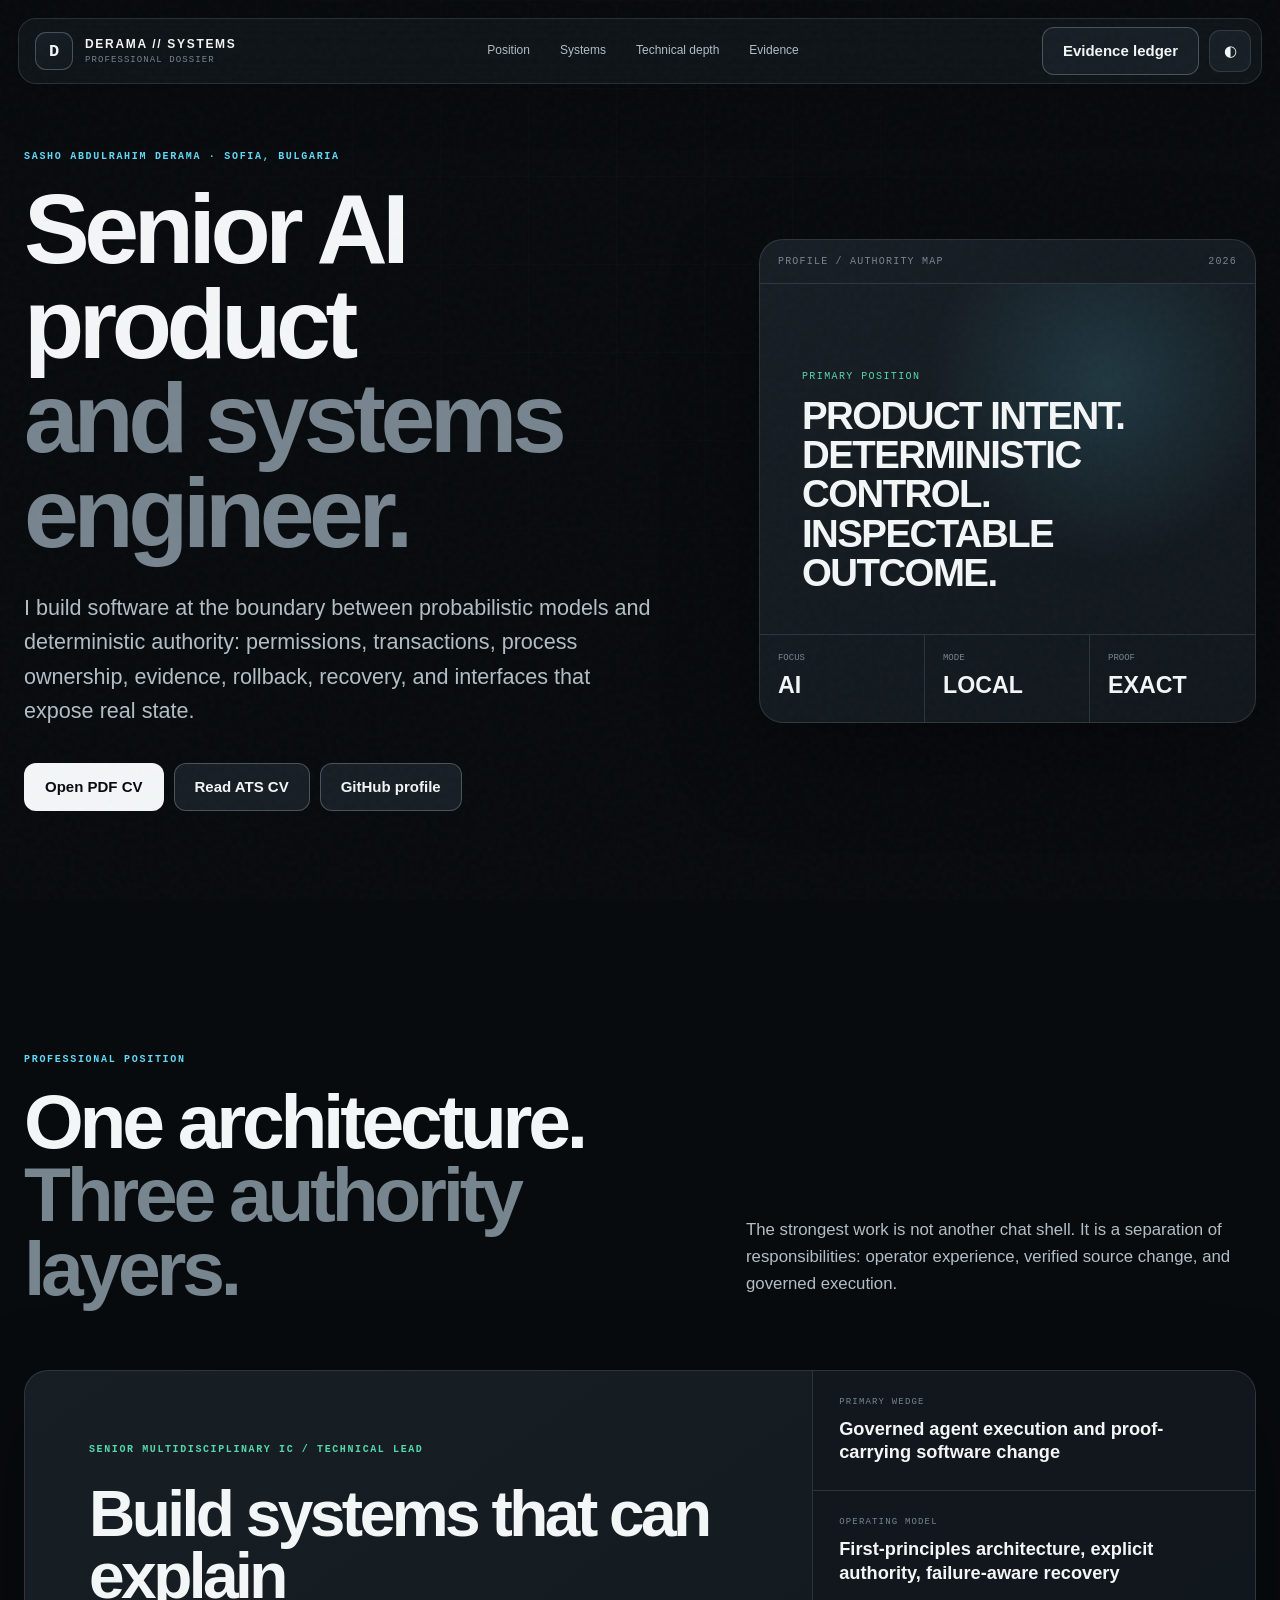
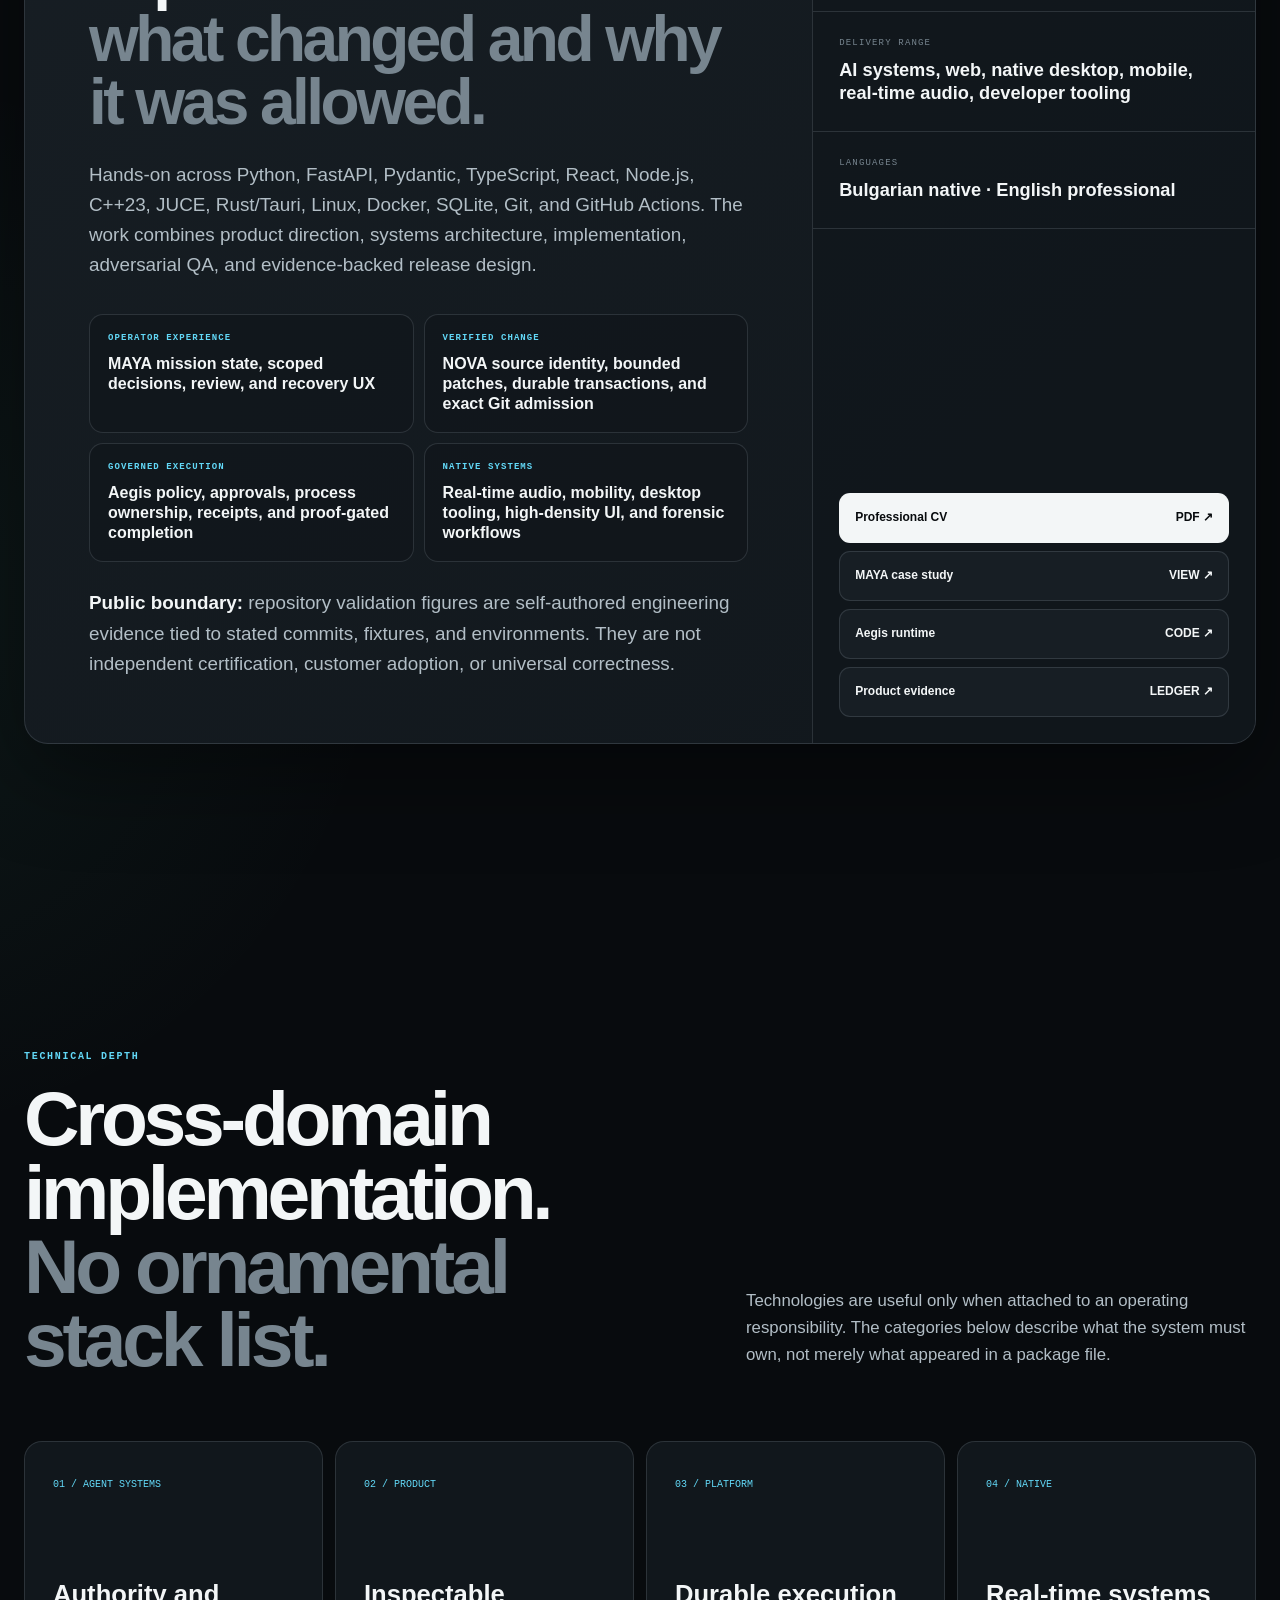
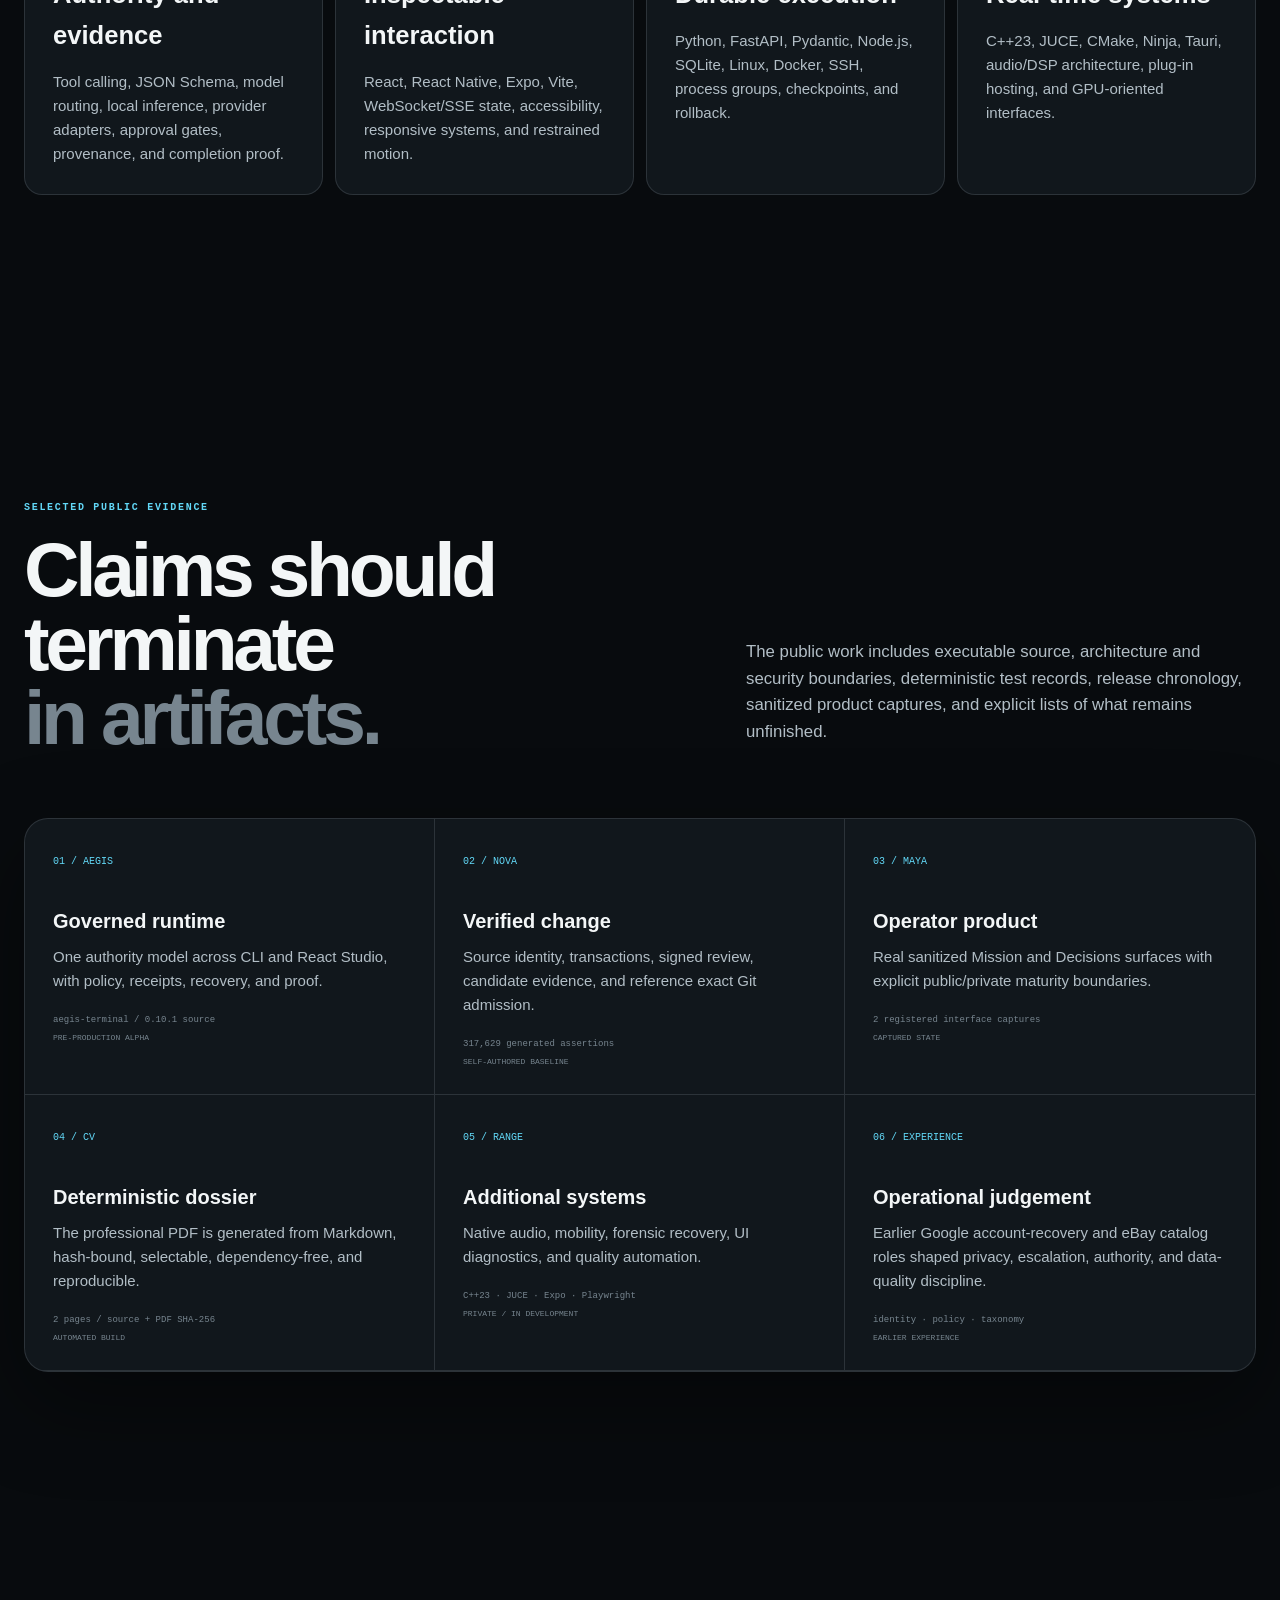
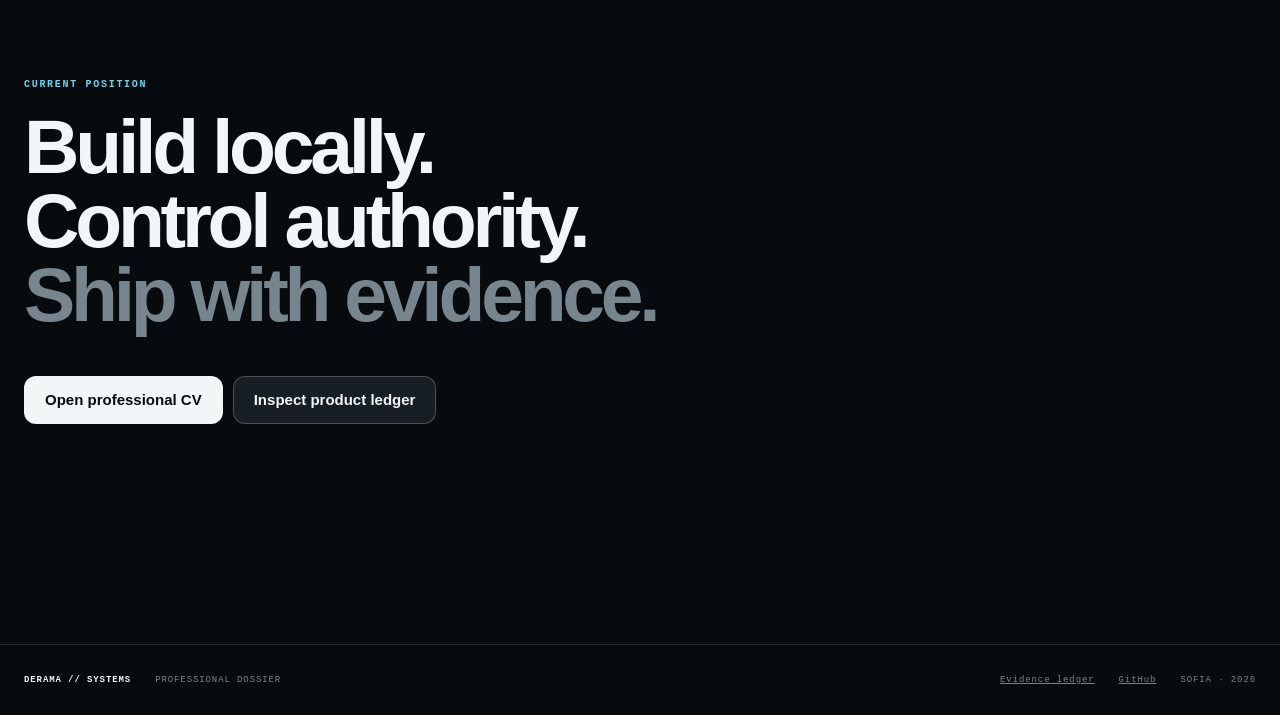
==== docs/profile.html @ b0ddac50 "Add evidence-backed professional profile" ====
<!doctype html>
<html lang="en" data-theme="dark">
<head>
  <meta charset="utf-8">
  <meta name="viewport" content="width=device-width,initial-scale=1,viewport-fit=cover">
  <meta name="theme-color" content="#080b0e">
  <meta name="description" content="Sasho Abdulrahim Derama - senior AI product and systems engineer building governed agent runtimes, verified change systems, and native real-time products.">
  <meta property="og:title" content="Sasho Abdulrahim Derama // Professional Dossier">
  <meta property="og:description" content="Evidence-backed engineering profile, product systems, technical depth, and professional CV.">
  <meta property="og:type" content="profile">
  <meta property="og:image" content="https://raw.githubusercontent.com/gonzo-max2/aegis-unified-0.9.0/main/docs/evidence/aegis-studio-desktop.png">
  <title>Sasho Abdulrahim Derama // Professional Dossier</title>
  <link rel="stylesheet" href="./styles.css">
  <link rel="stylesheet" href="./profile-cv.css">
</head>
<body>
  <a class="skip-link" href="#main">Skip to content</a>
  <div class="noise" aria-hidden="true"></div>

  <header class="topbar">
    <a class="brand" href="./index.html" aria-label="Return to Derama systems ledger">
      <span class="brand-mark" aria-hidden="true">D</span>
      <span><strong>DERAMA // SYSTEMS</strong><small>PROFESSIONAL DOSSIER</small></span>
    </a>
    <nav aria-label="Profile navigation">
      <a href="#position">Position</a>
      <a href="#systems">Systems</a>
      <a href="#depth">Technical depth</a>
      <a href="#evidence">Evidence</a>
    </nav>
    <div class="topbar-actions">
      <a class="button secondary" href="./index.html">Evidence ledger</a>
      <button id="theme-toggle" class="icon-button" type="button" aria-label="Toggle theme" aria-pressed="false">◐</button>
    </div>
  </header>

  <main id="main">
    <section class="hero" id="position">
      <div class="hero-copy">
        <p class="eyebrow">SASHO ABDULRAHIM DERAMA · SOFIA, BULGARIA</p>
        <h1>Senior AI product<br><span>and systems engineer.</span></h1>
        <p class="hero-lede">I build software at the boundary between probabilistic models and deterministic authority: permissions, transactions, process ownership, evidence, rollback, recovery, and interfaces that expose real state.</p>
        <div class="hero-actions">
          <a class="button primary" href="https://github.com/gonzo-max2/maya-codex-nexus/blob/main/Sasho-Abdulrahim-Derama-CV.pdf">Open PDF CV</a>
          <a class="button secondary" href="https://github.com/gonzo-max2/maya-codex-nexus/blob/main/CV.md">Read ATS CV</a>
          <a class="button secondary" href="https://github.com/gonzo-max2">GitHub profile</a>
        </div>
      </div>
      <div class="hero-console" aria-label="Professional position">
        <div class="console-head"><span>PROFILE / AUTHORITY MAP</span><span>2026</span></div>
        <div class="console-core">
          <span class="console-label">PRIMARY POSITION</span>
          <strong>PRODUCT INTENT.<br>DETERMINISTIC CONTROL.<br>INSPECTABLE OUTCOME.</strong>
        </div>
        <dl class="console-stats">
          <div><dt>FOCUS</dt><dd>AI</dd></div>
          <div><dt>MODE</dt><dd>LOCAL</dd></div>
          <div><dt>PROOF</dt><dd>EXACT</dd></div>
        </dl>
      </div>
    </section>

    <section class="section" id="systems">
      <header class="section-head">
        <div><p class="eyebrow">PROFESSIONAL POSITION</p><h2>One architecture.<br><span>Three authority layers.</span></h2></div>
        <p>The strongest work is not another chat shell. It is a separation of responsibilities: operator experience, verified source change, and governed execution.</p>
      </header>

      <div class="profile-dossier">
        <article class="dossier-main">
          <span class="dossier-label">SENIOR MULTIDISCIPLINARY IC / TECHNICAL LEAD</span>
          <h3>Build systems that can explain<br><span>what changed and why it was allowed.</span></h3>
          <p>Hands-on across Python, FastAPI, Pydantic, TypeScript, React, Node.js, C++23, JUCE, Rust/Tauri, Linux, Docker, SQLite, Git, and GitHub Actions. The work combines product direction, systems architecture, implementation, adversarial QA, and evidence-backed release design.</p>
          <ul class="role-signals">
            <li><strong>OPERATOR EXPERIENCE</strong><span>MAYA mission state, scoped decisions, review, and recovery UX</span></li>
            <li><strong>VERIFIED CHANGE</strong><span>NOVA source identity, bounded patches, durable transactions, and exact Git admission</span></li>
            <li><strong>GOVERNED EXECUTION</strong><span>Aegis policy, approvals, process ownership, receipts, and proof-gated completion</span></li>
            <li><strong>NATIVE SYSTEMS</strong><span>Real-time audio, mobility, desktop tooling, high-density UI, and forensic workflows</span></li>
          </ul>
          <p class="profile-boundary"><strong>Public boundary:</strong> repository validation figures are self-authored engineering evidence tied to stated commits, fixtures, and environments. They are not independent certification, customer adoption, or universal correctness.</p>
        </article>
        <aside class="dossier-rail">
          <div class="dossier-fact"><span>PRIMARY WEDGE</span><strong>Governed agent execution and proof-carrying software change</strong></div>
          <div class="dossier-fact"><span>OPERATING MODEL</span><strong>First-principles architecture, explicit authority, failure-aware recovery</strong></div>
          <div class="dossier-fact"><span>DELIVERY RANGE</span><strong>AI systems, web, native desktop, mobile, real-time audio, developer tooling</strong></div>
          <div class="dossier-fact"><span>LANGUAGES</span><strong>Bulgarian native · English professional</strong></div>
          <div class="dossier-links">
            <a href="https://github.com/gonzo-max2/maya-codex-nexus/blob/main/Sasho-Abdulrahim-Derama-CV.pdf"><span>Professional CV</span><b>PDF ↗</b></a>
            <a href="https://github.com/gonzo-max2/maya-codex-nexus"><span>MAYA case study</span><b>VIEW ↗</b></a>
            <a href="https://github.com/gonzo-max2/aegis-unified-0.9.0"><span>Aegis runtime</span><b>CODE ↗</b></a>
            <a href="./index.html"><span>Product evidence</span><b>LEDGER ↗</b></a>
          </div>
        </aside>
      </div>
    </section>

    <section class="principles section" id="depth">
      <header class="section-head">
        <div><p class="eyebrow">TECHNICAL DEPTH</p><h2>Cross-domain implementation.<br><span>No ornamental stack list.</span></h2></div>
        <p>Technologies are useful only when attached to an operating responsibility. The categories below describe what the system must own, not merely what appeared in a package file.</p>
      </header>
      <div class="principle-grid">
        <article><span>01 / AGENT SYSTEMS</span><h3>Authority and evidence</h3><p>Tool calling, JSON Schema, model routing, local inference, provider adapters, approval gates, provenance, and completion proof.</p></article>
        <article><span>02 / PRODUCT</span><h3>Inspectable interaction</h3><p>React, React Native, Expo, Vite, WebSocket/SSE state, accessibility, responsive systems, and restrained motion.</p></article>
        <article><span>03 / PLATFORM</span><h3>Durable execution</h3><p>Python, FastAPI, Pydantic, Node.js, SQLite, Linux, Docker, SSH, process groups, checkpoints, and rollback.</p></article>
        <article><span>04 / NATIVE</span><h3>Real-time systems</h3><p>C++23, JUCE, CMake, Ninja, Tauri, audio/DSP architecture, plug-in hosting, and GPU-oriented interfaces.</p></article>
      </div>
    </section>

    <section class="proof-lab section" id="evidence">
      <header class="section-head">
        <div><p class="eyebrow">SELECTED PUBLIC EVIDENCE</p><h2>Claims should terminate<br><span>in artifacts.</span></h2></div>
        <p>The public work includes executable source, architecture and security boundaries, deterministic test records, release chronology, sanitized product captures, and explicit lists of what remains unfinished.</p>
      </header>
      <div class="proof-shell">
        <div class="chain">
          <article class="receipt"><span class="receipt-index">01 / AEGIS</span><h3>Governed runtime</h3><p>One authority model across CLI and React Studio, with policy, receipts, recovery, and proof.</p><code>aegis-terminal / 0.10.1 source</code><small>PRE-PRODUCTION ALPHA</small></article>
          <article class="receipt"><span class="receipt-index">02 / NOVA</span><h3>Verified change</h3><p>Source identity, transactions, signed review, candidate evidence, and reference exact Git admission.</p><code>317,629 generated assertions</code><small>SELF-AUTHORED BASELINE</small></article>
          <article class="receipt"><span class="receipt-index">03 / MAYA</span><h3>Operator product</h3><p>Real sanitized Mission and Decisions surfaces with explicit public/private maturity boundaries.</p><code>2 registered interface captures</code><small>CAPTURED STATE</small></article>
          <article class="receipt"><span class="receipt-index">04 / CV</span><h3>Deterministic dossier</h3><p>The professional PDF is generated from Markdown, hash-bound, selectable, dependency-free, and reproducible.</p><code>2 pages / source + PDF SHA-256</code><small>AUTOMATED BUILD</small></article>
          <article class="receipt"><span class="receipt-index">05 / RANGE</span><h3>Additional systems</h3><p>Native audio, mobility, forensic recovery, UI diagnostics, and quality automation.</p><code>C++23 · JUCE · Expo · Playwright</code><small>PRIVATE / IN DEVELOPMENT</small></article>
          <article class="receipt"><span class="receipt-index">06 / EXPERIENCE</span><h3>Operational judgement</h3><p>Earlier Google account-recovery and eBay catalog roles shaped privacy, escalation, authority, and data-quality discipline.</p><code>identity · policy · taxonomy</code><small>EARLIER EXPERIENCE</small></article>
        </div>
      </div>
    </section>

    <section class="closing section">
      <p class="eyebrow">CURRENT POSITION</p>
      <h2>Build locally.<br>Control authority.<br><span>Ship with evidence.</span></h2>
      <div class="hero-actions">
        <a class="button primary" href="https://github.com/gonzo-max2/maya-codex-nexus/blob/main/Sasho-Abdulrahim-Derama-CV.pdf">Open professional CV</a>
        <a class="button secondary" href="./index.html">Inspect product ledger</a>
      </div>
    </section>
  </main>

  <footer>
    <div><strong>DERAMA // SYSTEMS</strong><span>PROFESSIONAL DOSSIER</span></div>
    <div><a href="./index.html">Evidence ledger</a><a href="https://github.com/gonzo-max2">GitHub</a><span>SOFIA · 2026</span></div>
  </footer>

  <script>
    const toggle = document.querySelector('#theme-toggle');
    const saved = localStorage.getItem('derama-theme');
    if (saved === 'light') document.documentElement.dataset.theme = 'light';
    toggle?.setAttribute('aria-pressed', String(document.documentElement.dataset.theme === 'light'));
    toggle?.addEventListener('click', () => {
      const next = document.documentElement.dataset.theme === 'light' ? 'dark' : 'light';
      document.documentElement.dataset.theme = next;
      localStorage.setItem('derama-theme', next);
      toggle.setAttribute('aria-pressed', String(next === 'light'));
    });
  </script>
</body>
</html>
---- docs/styles.css ----
@import url("./ledger.css");
---- docs/profile-cv.css ----
.profile-dossier{display:grid;grid-template-columns:minmax(0,1.28fr) minmax(320px,.72fr);overflow:hidden;border:1px solid var(--line);border-radius:var(--r);background:linear-gradient(145deg,var(--panel2),var(--panel));box-shadow:var(--shadow)}.dossier-main{padding:clamp(32px,5vw,72px)}.dossier-label{color:var(--mint);font:700 10px ui-monospace,monospace;letter-spacing:.16em}.dossier-main h3{max-width:920px;margin-top:24px;font-size:clamp(2.3rem,5vw,5.5rem);font-weight:680;line-height:.98;letter-spacing:-.055em}.dossier-main h3 span{color:var(--muted)}.dossier-main>p{max-width:820px;margin-top:26px;color:var(--soft);font-size:clamp(1rem,1.5vw,1.18rem)}.role-signals{display:grid;grid-template-columns:repeat(2,minmax(0,1fr));gap:10px;margin:34px 0 0;padding:0;list-style:none}.role-signals li{min-height:108px;padding:18px;border:1px solid var(--line);border-radius:14px;background:color-mix(in srgb,var(--panel) 78%,transparent)}.role-signals strong{display:block;color:var(--cyan);font:700 9px ui-monospace,monospace;letter-spacing:.12em}.role-signals span{display:block;margin-top:11px;color:var(--text);font-size:1rem;font-weight:650;line-height:1.25}.dossier-rail{display:flex;flex-direction:column;border-left:1px solid var(--line);background:color-mix(in srgb,var(--panel) 82%,transparent)}.dossier-fact{padding:26px;border-bottom:1px solid var(--line)}.dossier-fact:last-of-type{border-bottom:0}.dossier-fact span{display:block;color:var(--muted);font:9px ui-monospace,monospace;letter-spacing:.13em}.dossier-fact strong{display:block;margin-top:10px;font-size:1.14rem;line-height:1.3}.dossier-links{display:grid;gap:8px;margin-top:auto;padding:26px}.dossier-links a{display:flex;justify-content:space-between;align-items:center;min-height:50px;padding:0 15px;border:1px solid var(--line);border-radius:11px;background:var(--panel2);font-size:12px;font-weight:700;text-decoration:none}.dossier-links a:first-child{border-color:transparent;background:var(--text);color:var(--bg)}.profile-boundary{margin-top:16px;color:var(--muted);font-size:11px}.profile-boundary strong{color:var(--text)}@media(max-width:960px){.profile-dossier{grid-template-columns:1fr}.dossier-rail{border-top:1px solid var(--line);border-left:0}.role-signals{grid-template-columns:1fr 1fr}.dossier-links{grid-template-columns:repeat(2,minmax(0,1fr))}}@media(max-width:620px){.dossier-main{padding:26px}.role-signals,.dossier-links{grid-template-columns:1fr}.role-signals li{min-height:0}.dossier-fact{padding:21px}.profile-boundary{font-size:10px}}
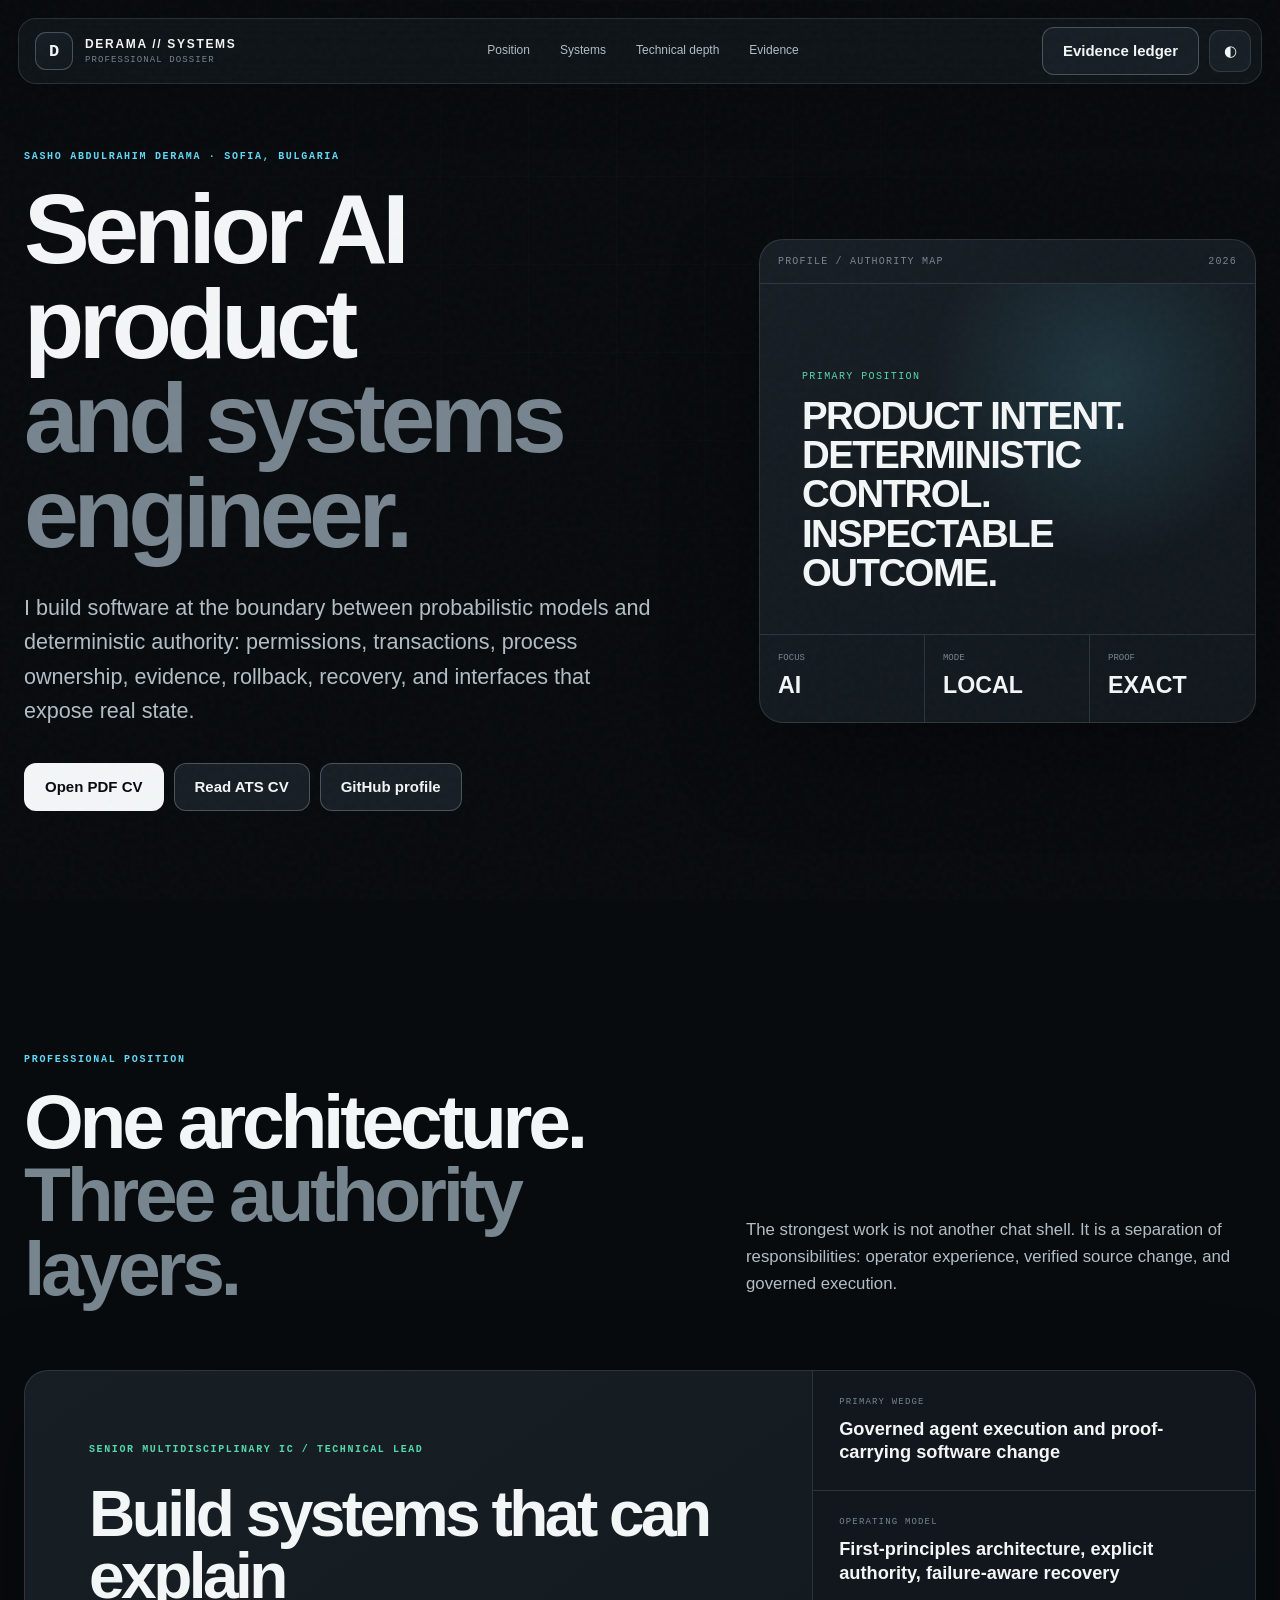
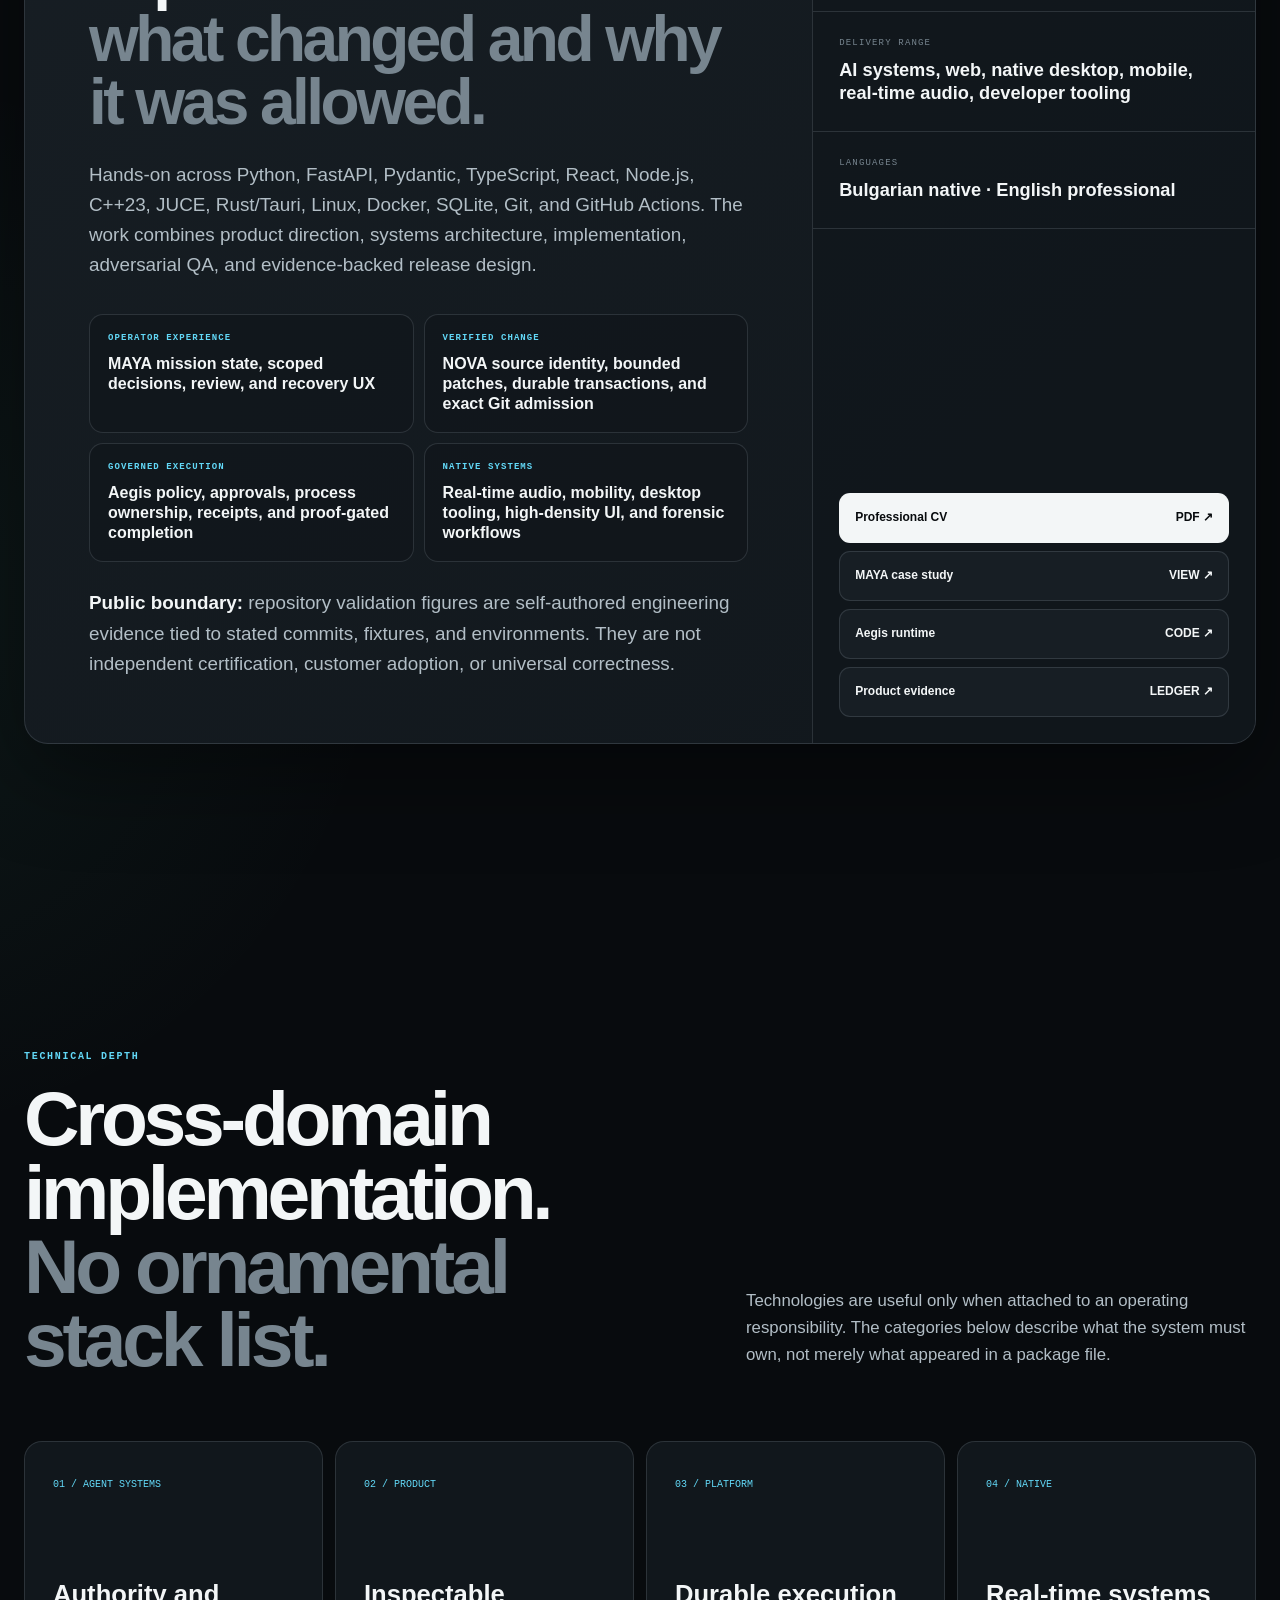
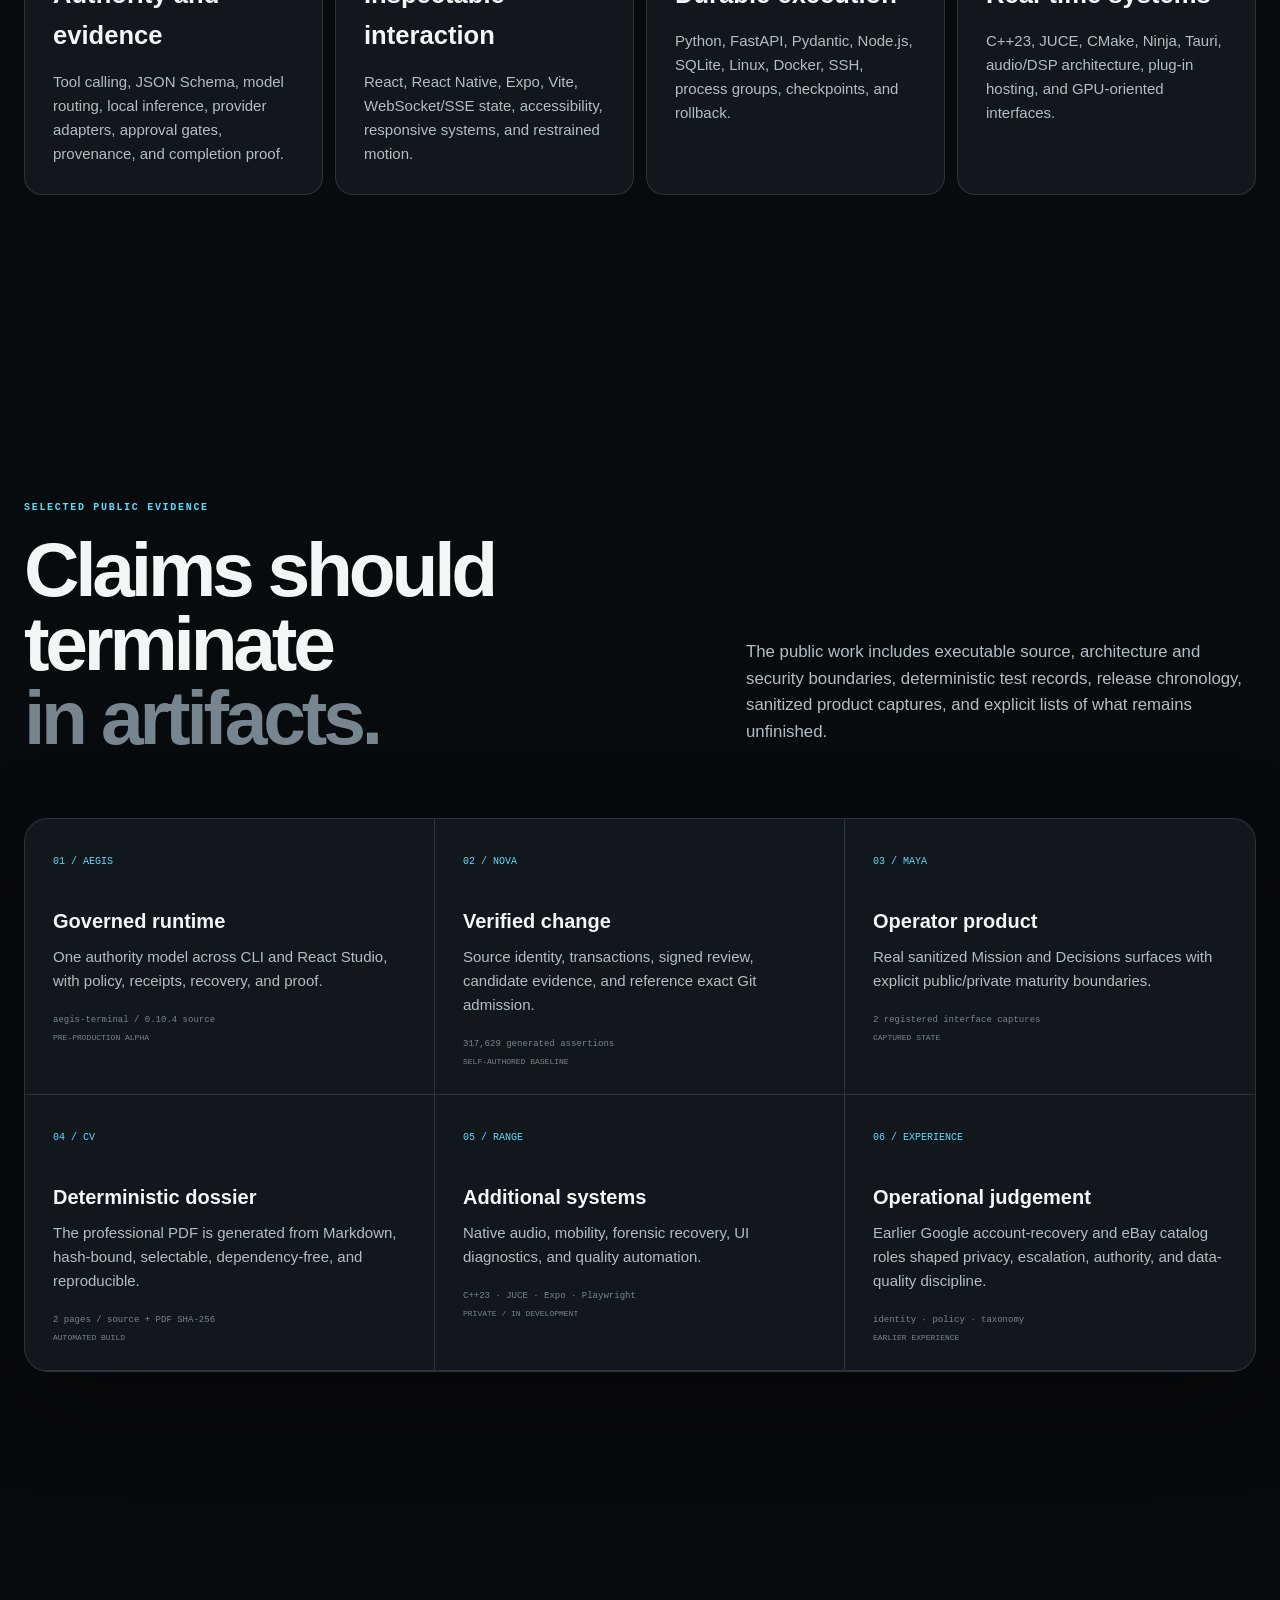
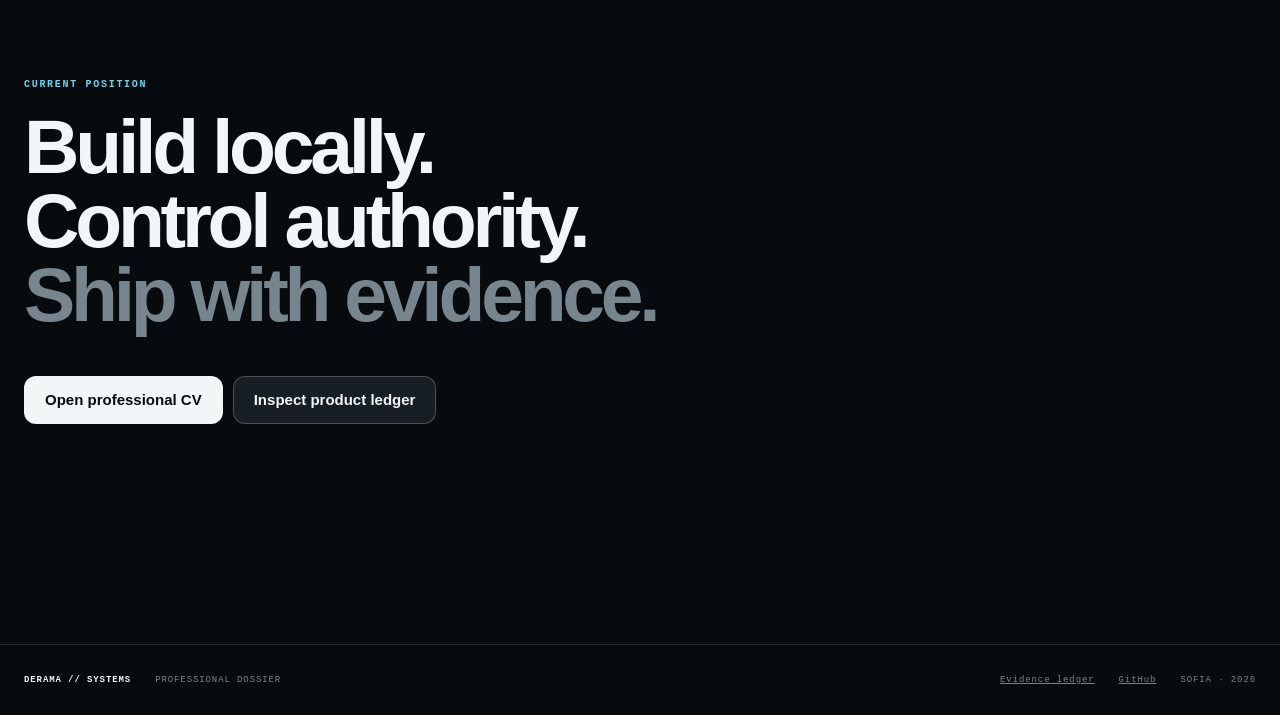
==== commit b7dae040: "Align public profile with Aegis 0.10.4" ====
--- a/docs/profile.html
+++ b/docs/profile.html
@@ -114,7 +114,7 @@
       </header>
       <div class="proof-shell">
         <div class="chain">
-          <article class="receipt"><span class="receipt-index">01 / AEGIS</span><h3>Governed runtime</h3><p>One authority model across CLI and React Studio, with policy, receipts, recovery, and proof.</p><code>aegis-terminal / 0.10.1 source</code><small>PRE-PRODUCTION ALPHA</small></article>
+          <article class="receipt"><span class="receipt-index">01 / AEGIS</span><h3>Governed runtime</h3><p>One authority model across CLI and React Studio, with policy, receipts, recovery, and proof.</p><code>aegis-terminal / 0.10.4 source</code><small>PRE-PRODUCTION ALPHA</small></article>
           <article class="receipt"><span class="receipt-index">02 / NOVA</span><h3>Verified change</h3><p>Source identity, transactions, signed review, candidate evidence, and reference exact Git admission.</p><code>317,629 generated assertions</code><small>SELF-AUTHORED BASELINE</small></article>
           <article class="receipt"><span class="receipt-index">03 / MAYA</span><h3>Operator product</h3><p>Real sanitized Mission and Decisions surfaces with explicit public/private maturity boundaries.</p><code>2 registered interface captures</code><small>CAPTURED STATE</small></article>
           <article class="receipt"><span class="receipt-index">04 / CV</span><h3>Deterministic dossier</h3><p>The professional PDF is generated from Markdown, hash-bound, selectable, dependency-free, and reproducible.</p><code>2 pages / source + PDF SHA-256</code><small>AUTOMATED BUILD</small></article>
